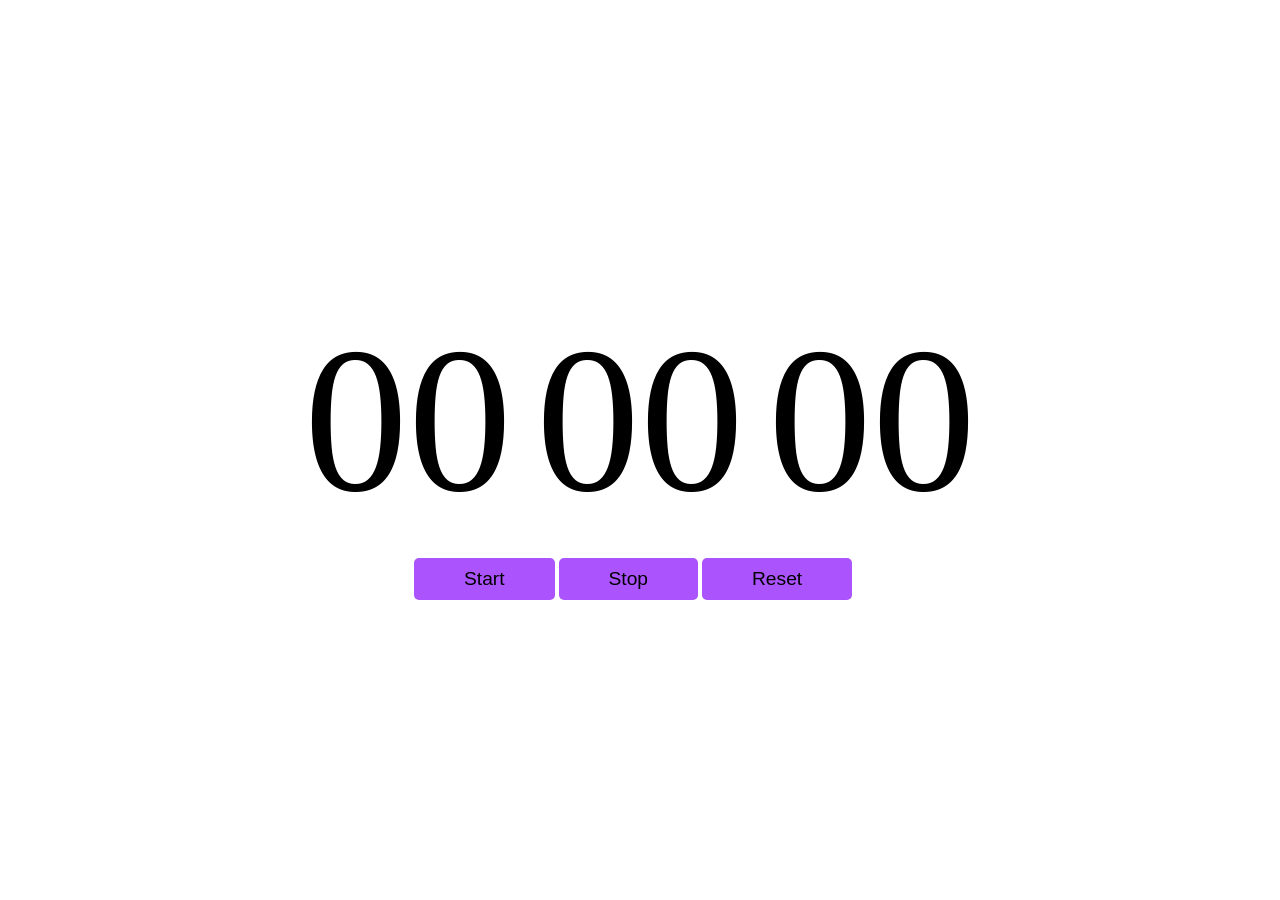
==== .qodo/index.html @ 61d6e43d "added" ====
<!DOCTYPE html>
<html lang="en">
<head>
    <meta charset="UTF-8">
    <meta name="viewport" content="width=device-width, initial-scale=1.0">
    <link rel="stylesheet" href="style.css">
    <title>stop-watch.js</title>
</head>
<body>
<div class="container" >
    <div class="items" >
        <span id="hour">00</span>
        <span id="minute">00</span>
        <span id="second">00</span>
        <br/><br/>
        <button onclick="secfnc()">Start</button>
        <button>Stop</button>
        <button>Reset</button>
    </div>
</div>





    <script src="app.js"></script>
</body>
</html>
---- .qodo/style.css ----
*{
    margin: 0;
    padding: 0;
    box-sizing: border-box;
}
.container{
display: flex;
justify-content: center;
align-items: center;
height: 100vh;
}

span{
    font-size: 13rem;
    margin: 10px;
}

button{
padding: 10px 50px;
font-size: 1.2rem;
border: none;
border-radius: 5px;
background-color: #ab53fd;
cursor: pointer;
position: relative;
left: 120px;
}


button:hover{
background-color: #821be2;
}
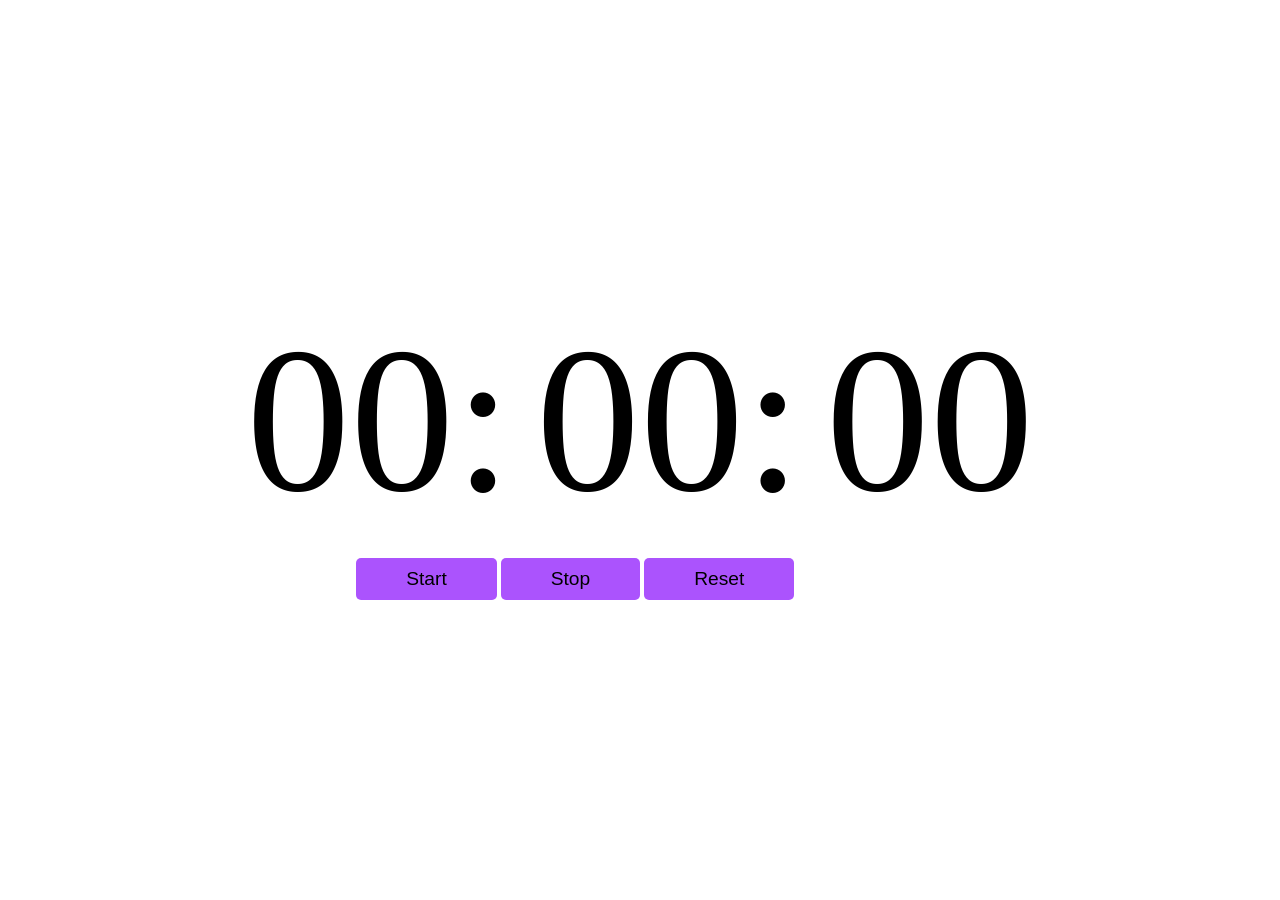
==== commit f6defff8: "added" ====
--- a/.qodo/index.html
+++ b/.qodo/index.html
@@ -8,13 +8,13 @@
 </head>
 <body>
 <div class="container" >
-    <div class="items" >
-        <span id="hour">00</span>
-        <span id="minute">00</span>
+    <div class="items">
+        <span id="hour">00:</span>
+        <span id="minute">00:</span>
         <span id="second">00</span>
         <br/><br/>
-        <button onclick="secfnc()">Start</button>
-        <button>Stop</button>
+        <button onclick="satrtfnc()">Start</button>
+        <button id="btnstop" onclick="stopfnc()"  >Stop</button>
         <button>Reset</button>
     </div>
 </div>
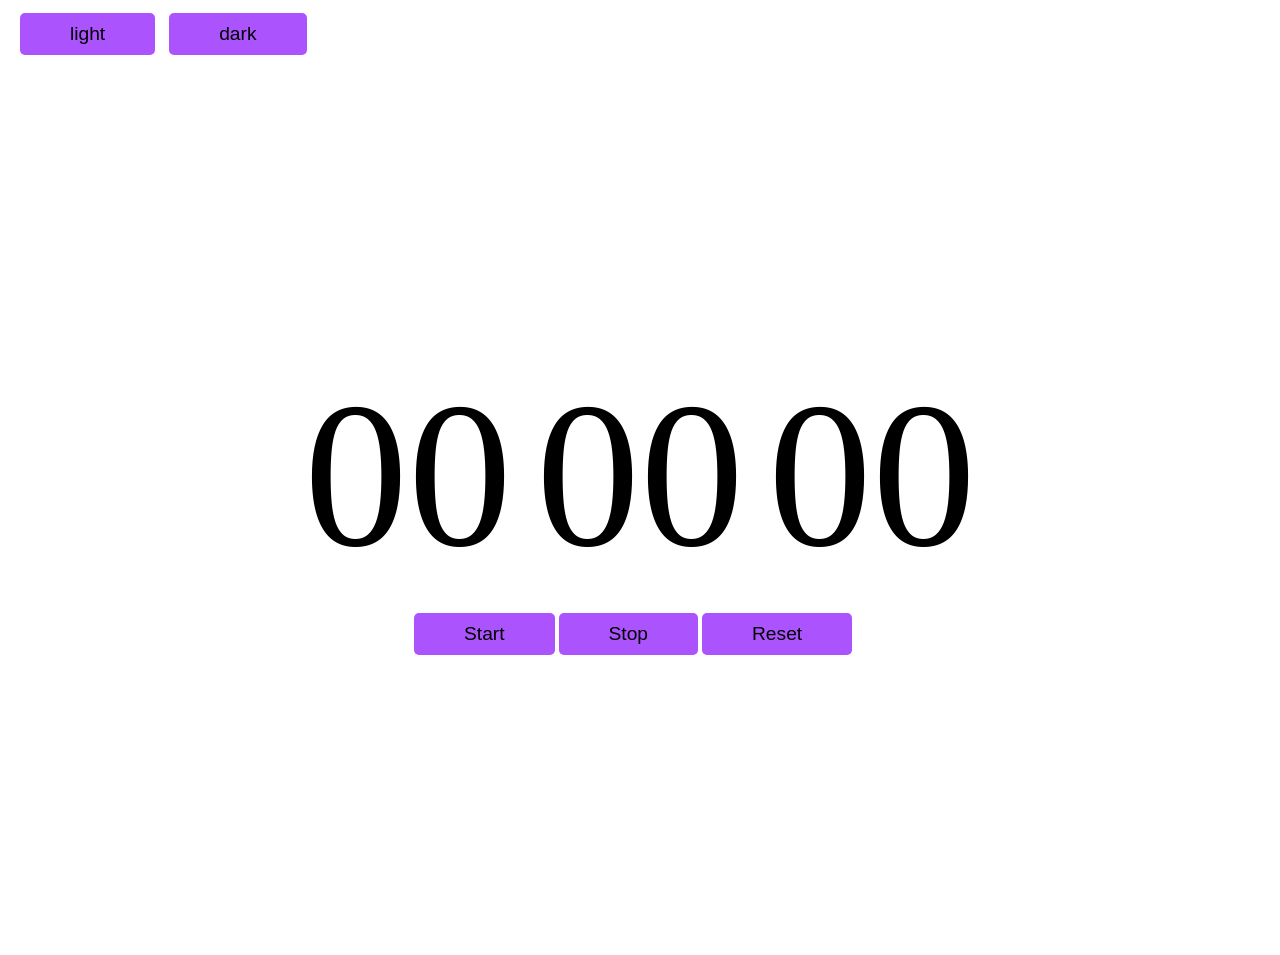
==== commit 5ce30f06: "added" ====
--- a/.qodo/index.html
+++ b/.qodo/index.html
@@ -7,15 +7,17 @@
     <title>stop-watch.js</title>
 </head>
 <body>
+    <button id="btnlight" onclick="btnlight()">light</button>
+    <button id="btndark" onclick="btndark()">dark</button>
 <div class="container" >
     <div class="items">
-        <span id="hour">00:</span>
-        <span id="minute">00:</span>
+        <span id="hour">00</span>
+        <span id="minute">00</span>
         <span id="second">00</span>
         <br/><br/>
-        <button onclick="satrtfnc()">Start</button>
-        <button id="btnstop" onclick="stopfnc()"  >Stop</button>
-        <button>Reset</button>
+        <button  id="start"  onclick="satrtfnc()">Start</button>
+        <button id="stop" onclick="stopfnc()">Stop</button>
+        <button  id="reset" onclick="resetfnc()">Reset</button>
     </div>
 </div>
 
--- a/.qodo/style.css
+++ b/.qodo/style.css
@@ -15,7 +15,7 @@
     margin: 10px;
 }
 
-button{
+#start{
 padding: 10px 50px;
 font-size: 1.2rem;
 border: none;
@@ -26,7 +26,79 @@
 left: 120px;
 }
 
-
-button:hover{
+#start:hover{
 background-color: #821be2;
 }
+
+
+
+#stop{
+padding: 10px 50px;
+font-size: 1.2rem;
+border: none;
+border-radius: 5px;
+background-color: #ab53fd;
+cursor: pointer;
+position: relative;
+left: 120px;
+}
+
+#stop:hover{
+background-color: #821be2;
+}
+
+
+
+
+#reset{
+padding: 10px 50px;
+font-size: 1.2rem;
+border: none;
+border-radius: 5px;
+background-color: #ab53fd;
+cursor: pointer;
+position: relative;
+left: 120px;
+}
+
+#reset:hover{
+background-color: #821be2;
+}
+
+#btnlight{
+padding: 10px 50px;
+font-size: 1.2rem;
+border: none;
+border-radius: 5px;
+background-color: #ab53fd;
+cursor: pointer;
+margin-top: 13px;
+margin-left: 20px;
+
+
+}
+
+
+#btnlight:hover{
+background-color: #821be2;
+}
+
+
+#btndark{
+padding: 10px 50px;
+font-size: 1.2rem;
+border: none;
+border-radius: 5px;
+background-color: #ab53fd;
+cursor: pointer;
+margin-top: 13px;
+margin-left: 10px;
+}
+
+
+#btndark:hover{
+background-color: #821be2;
+}
+
+
+
